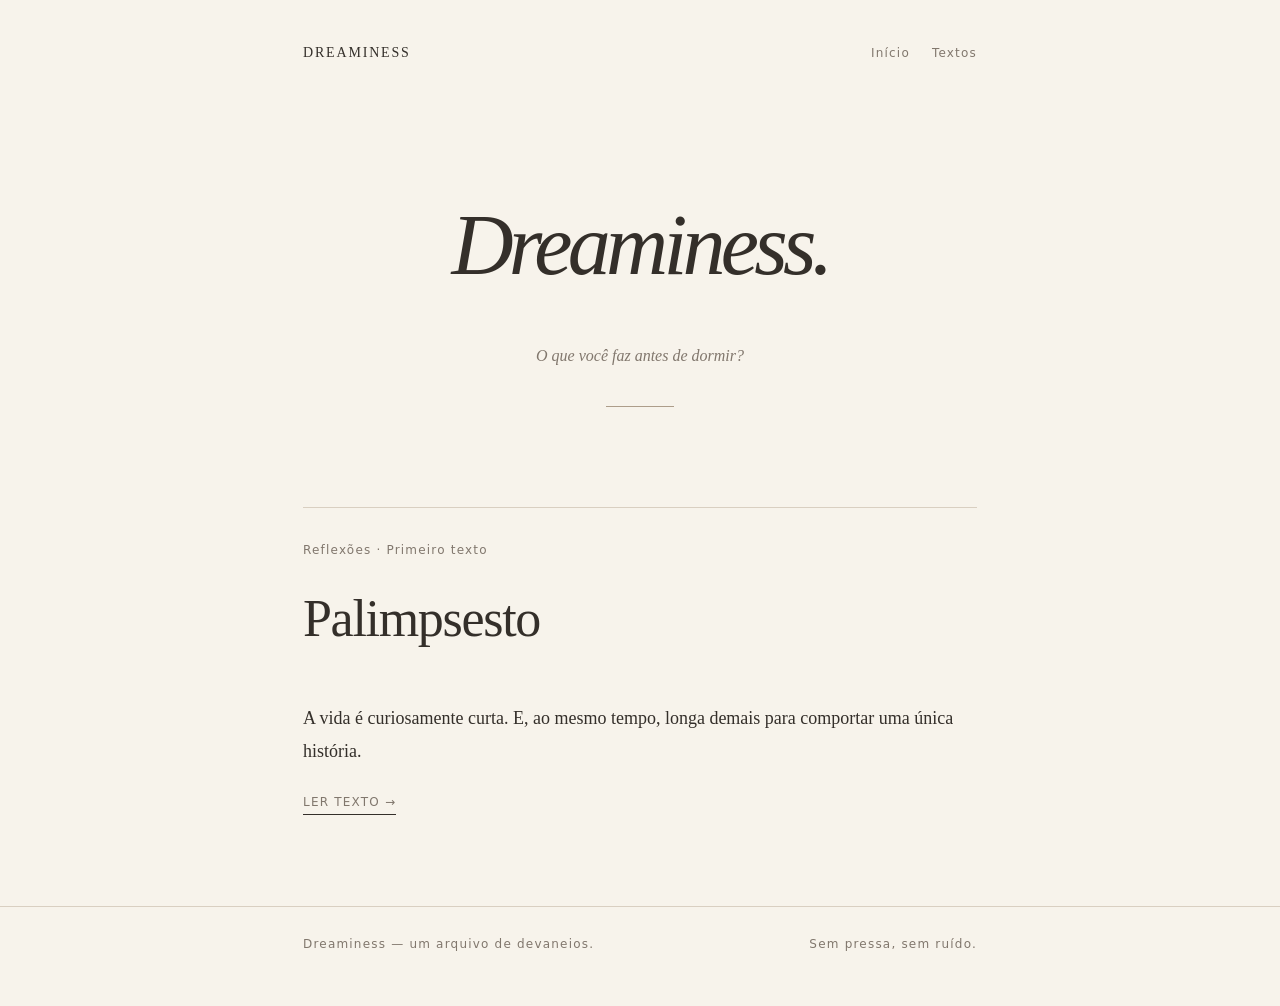
==== index.html @ 15dc0e84 "Add files via upload" ====
<!doctype html><html lang="pt-BR"><head><meta charset="utf-8"><meta name="viewport" content="width=device-width,initial-scale=1"><meta name="theme-color" content="#f7f3eb"><meta name="description" content="Dreaminess. O que você faz antes de dormir? Reflexões e devaneios."><title>Dreaminess — O que você faz antes de dormir?</title><link rel="stylesheet" href="style.css"></head><body><div class="site"><header><a class="brand" href="index.html">Dreaminess</a><nav><a href="index.html">Início</a><a href="palimpsesto.html">Textos</a></nav></header><section class="hero"><h1>Dreaminess.</h1><p>O que você faz antes de dormir?</p><div class="rule"></div></section><main><article class="article-preview"><div class="eyebrow">Reflexões · Primeiro texto</div><h2><a href="palimpsesto.html">Palimpsesto</a></h2><p>A vida é curiosamente curta. E, ao mesmo tempo, longa demais para comportar uma única história.</p><a class="read" href="palimpsesto.html">Ler texto →</a></article></main></div><footer><div class="site"><span>Dreaminess — um arquivo de devaneios.</span><span>Sem pressa, sem ruído.</span></div></footer></body></html>
---- style.css ----
body{margin:0;background:#f7f3eb;color:#342f2a;font-family:Georgia,serif;line-height:1.85}*{box-sizing:border-box}a{color:inherit;text-decoration:none}a:hover{text-decoration:underline}.site{max-width:730px;margin:auto;padding:0 28px}header{padding:40px 0 80px;display:flex;justify-content:space-between;align-items:center}.brand{letter-spacing:.13em;font-size:14px;text-transform:uppercase}nav,.eyebrow,.read,footer{font:12px system-ui,sans-serif;letter-spacing:.1em;color:#81776d}nav a+a{margin-left:22px}.hero{text-align:center;padding:20px 0 100px}.hero h1{font-size:clamp(55px,10vw,86px);font-style:italic;font-weight:400;letter-spacing:-.055em;margin:0}.hero p{font-style:italic;color:#81776d}.rule{height:1px;width:68px;background:#ad9d8a;margin:35px auto 0}.article-preview{border-top:1px solid #d9cfc1;padding:35px 0 90px}.article-preview h2,.post h1{font-size:clamp(36px,6vw,52px);font-weight:400;letter-spacing:-.025em;margin:14px 0 35px}.article-preview p{font-size:18px}.read{display:inline-block;border-bottom:1px solid #342f2a;padding-bottom:5px;text-transform:uppercase}.post{padding-bottom:80px}.post p{font-size:19px;line-height:1.95;margin:0 0 28px}.intro{font-style:italic}.quote{border-left:1px solid #a99a89;padding-left:22px}.closing{margin-top:65px!important;padding-top:35px;border-top:1px solid #d9cfc1;font-style:italic;color:#5c544d}footer{border-top:1px solid #d9cfc1;padding:30px 0 55px}footer .site{display:flex;justify-content:space-between;gap:20px}@media(max-width:560px){header{padding:26px 0 65px}.hero{padding-bottom:75px}.post p{font-size:18px}footer .site{display:block}}
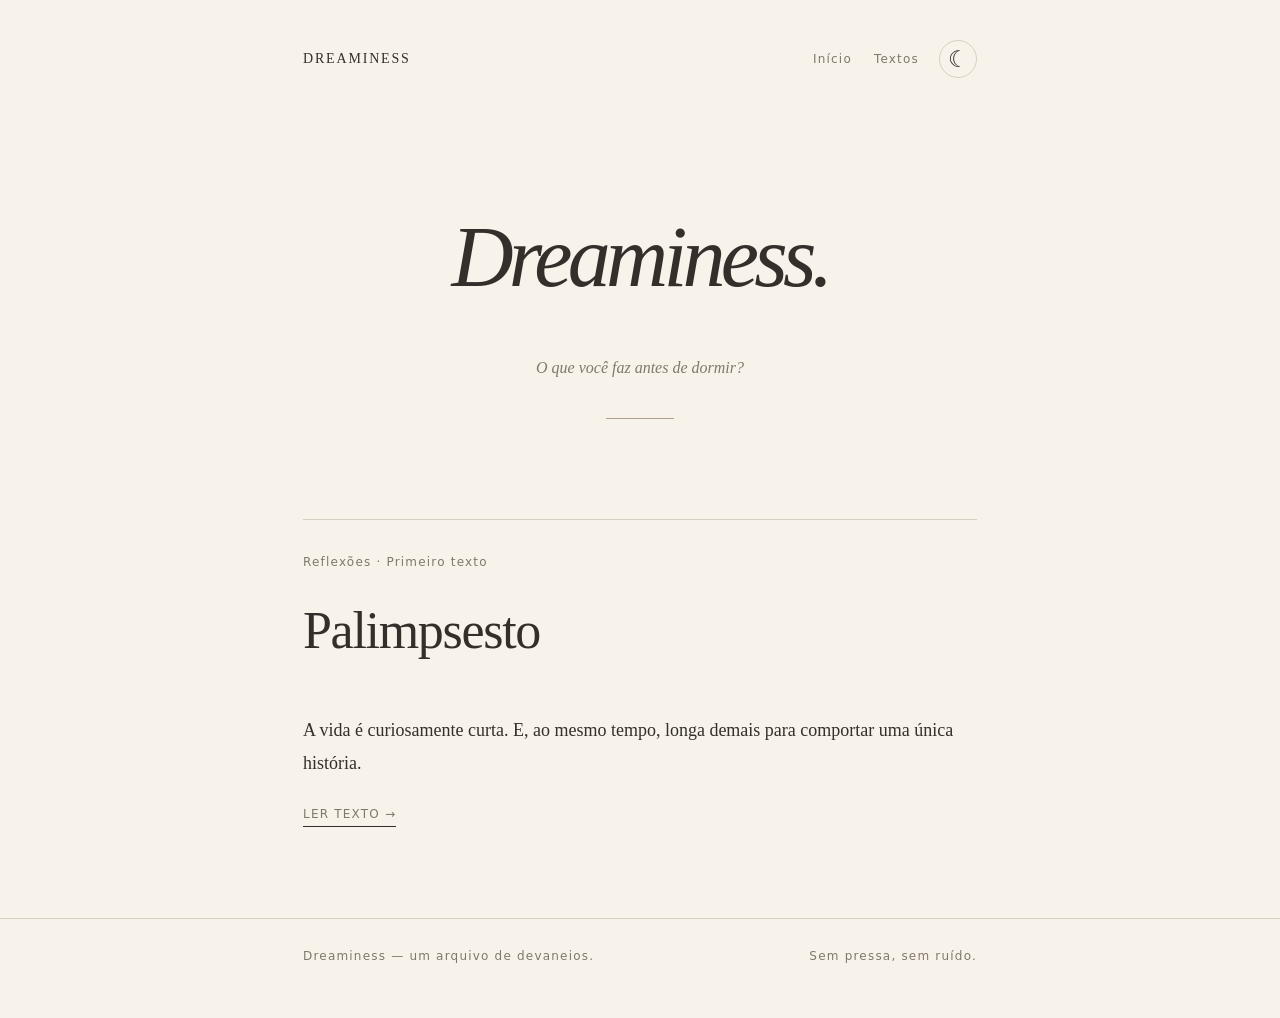
==== commit f1b68c67: "Add files via upload" ====
--- a/index.html
+++ b/index.html
@@ -1 +1,12 @@
-<!doctype html><html lang="pt-BR"><head><meta charset="utf-8"><meta name="viewport" content="width=device-width,initial-scale=1"><meta name="theme-color" content="#f7f3eb"><meta name="description" content="Dreaminess. O que você faz antes de dormir? Reflexões e devaneios."><title>Dreaminess — O que você faz antes de dormir?</title><link rel="stylesheet" href="style.css"></head><body><div class="site"><header><a class="brand" href="index.html">Dreaminess</a><nav><a href="index.html">Início</a><a href="palimpsesto.html">Textos</a></nav></header><section class="hero"><h1>Dreaminess.</h1><p>O que você faz antes de dormir?</p><div class="rule"></div></section><main><article class="article-preview"><div class="eyebrow">Reflexões · Primeiro texto</div><h2><a href="palimpsesto.html">Palimpsesto</a></h2><p>A vida é curiosamente curta. E, ao mesmo tempo, longa demais para comportar uma única história.</p><a class="read" href="palimpsesto.html">Ler texto →</a></article></main></div><footer><div class="site"><span>Dreaminess — um arquivo de devaneios.</span><span>Sem pressa, sem ruído.</span></div></footer></body></html>+<!doctype html>
+<html lang="pt-BR">
+<head>
+<meta charset="utf-8"><meta name="viewport" content="width=device-width,initial-scale=1">
+<meta name="theme-color" content="#f7f3eb"><meta name="description" content="Dreaminess. O que você faz antes de dormir? Reflexões e devaneios.">
+<title>Dreaminess — O que você faz antes de dormir?</title>
+<link rel="stylesheet" href="style.css"><script src="theme.js" defer></script><script src="home.js" defer></script>
+</head>
+<body><div class="site"><header><a class="brand" href="index.html">Dreaminess</a><div class="header-actions"><nav><a href="index.html">Início</a><a href="#textos">Textos</a></nav><button class="theme-toggle" type="button" aria-label="Alternar modo noturno" title="Alternar tema">☾</button></div></header>
+<section class="hero"><h1>Dreaminess.</h1><p>O que você faz antes de dormir?</p><div class="rule"></div></section>
+<main id="textos" aria-label="Textos publicados"><article class="article-preview"><div class="eyebrow">Reflexões · Primeiro texto</div><h2><a href="palimpsesto.html">Palimpsesto</a></h2><p>A vida é curiosamente curta. E, ao mesmo tempo, longa demais para comportar uma única história.</p><a class="read" href="palimpsesto.html">Ler texto →</a></article></main></div>
+<footer><div class="site"><span>Dreaminess — um arquivo de devaneios.</span><span>Sem pressa, sem ruído.</span></div></footer></body></html>
--- a/style.css
+++ b/style.css
@@ -1 +1,3 @@
-body{margin:0;background:#f7f3eb;color:#342f2a;font-family:Georgia,serif;line-height:1.85}*{box-sizing:border-box}a{color:inherit;text-decoration:none}a:hover{text-decoration:underline}.site{max-width:730px;margin:auto;padding:0 28px}header{padding:40px 0 80px;display:flex;justify-content:space-between;align-items:center}.brand{letter-spacing:.13em;font-size:14px;text-transform:uppercase}nav,.eyebrow,.read,footer{font:12px system-ui,sans-serif;letter-spacing:.1em;color:#81776d}nav a+a{margin-left:22px}.hero{text-align:center;padding:20px 0 100px}.hero h1{font-size:clamp(55px,10vw,86px);font-style:italic;font-weight:400;letter-spacing:-.055em;margin:0}.hero p{font-style:italic;color:#81776d}.rule{height:1px;width:68px;background:#ad9d8a;margin:35px auto 0}.article-preview{border-top:1px solid #d9cfc1;padding:35px 0 90px}.article-preview h2,.post h1{font-size:clamp(36px,6vw,52px);font-weight:400;letter-spacing:-.025em;margin:14px 0 35px}.article-preview p{font-size:18px}.read{display:inline-block;border-bottom:1px solid #342f2a;padding-bottom:5px;text-transform:uppercase}.post{padding-bottom:80px}.post p{font-size:19px;line-height:1.95;margin:0 0 28px}.intro{font-style:italic}.quote{border-left:1px solid #a99a89;padding-left:22px}.closing{margin-top:65px!important;padding-top:35px;border-top:1px solid #d9cfc1;font-style:italic;color:#5c544d}footer{border-top:1px solid #d9cfc1;padding:30px 0 55px}footer .site{display:flex;justify-content:space-between;gap:20px}@media(max-width:560px){header{padding:26px 0 65px}.hero{padding-bottom:75px}.post p{font-size:18px}footer .site{display:block}}+:root{color-scheme:light;--bg:#f7f3eb;--ink:#342f2a;--muted:#81776d;--line:#d9cfc1;--accent:#ad9d8a;--closing:#5c544d}
+html[data-theme="dark"]{color-scheme:dark;--bg:#1c1c1c;--ink:#eee5d9;--muted:#b6a99c;--line:#48433f;--accent:#958675;--closing:#c5b8a9}
+*{box-sizing:border-box}html{scroll-behavior:smooth}body{margin:0;background:var(--bg);color:var(--ink);font-family:Georgia,serif;line-height:1.85;transition:background .2s,color .2s}a{color:inherit;text-decoration:none}a:hover{text-decoration:underline}.site{max-width:730px;margin:auto;padding:0 28px}header{padding:40px 0 80px;display:flex;justify-content:space-between;align-items:center;gap:12px}.brand{letter-spacing:.13em;font-size:14px;text-transform:uppercase}.header-actions{display:flex;align-items:center;gap:20px}nav,.eyebrow,.read,footer{font:12px system-ui,sans-serif;letter-spacing:.1em;color:var(--muted)}nav a+a{margin-left:22px}.theme-toggle{font:23px Georgia,serif;color:var(--ink);background:none;border:1px solid var(--line);border-radius:50%;width:38px;height:38px;cursor:pointer;display:inline-flex;align-items:center;justify-content:center}.theme-toggle:hover{border-color:var(--ink)}.hero{text-align:center;padding:20px 0 100px}.hero h1{font-size:clamp(55px,10vw,86px);font-style:italic;font-weight:400;letter-spacing:-.055em;margin:0}.hero p{font-style:italic;color:var(--muted)}.rule{height:1px;width:68px;background:var(--accent);margin:35px auto 0}.article-preview{border-top:1px solid var(--line);padding:35px 0 90px}.article-preview h2,.post h1{font-size:clamp(36px,6vw,52px);font-weight:400;letter-spacing:-.025em;margin:14px 0 35px}.article-preview p{font-size:18px}.read{display:inline-block;border-bottom:1px solid var(--ink);padding-bottom:5px;text-transform:uppercase}.post{padding-bottom:80px}.post p{font-size:19px;line-height:1.95;margin:0 0 28px}.intro{font-style:italic}.quote{border-left:1px solid var(--accent);padding-left:22px}.closing{margin-top:65px!important;padding-top:35px;border-top:1px solid var(--line);font-style:italic;color:var(--closing)}footer{border-top:1px solid var(--line);padding:30px 0 55px}footer .site{display:flex;justify-content:space-between;gap:20px}.post figure,.article-preview figure{margin:28px 0 36px}.post img,.article-preview img{display:block;width:100%;height:auto;border-radius:2px}.post figcaption,.article-preview figcaption{margin-top:10px;text-align:center;font:12px/1.6 system-ui,sans-serif;color:var(--muted)}.cover{margin-bottom:35px}.article-preview .cover img{max-height:360px;object-fit:cover}@media(max-width:560px){header{padding:26px 0 65px}.header-actions{gap:12px}.hero{padding-bottom:75px}.post p{font-size:18px}footer .site{display:block}.theme-toggle{width:34px;height:34px}}
